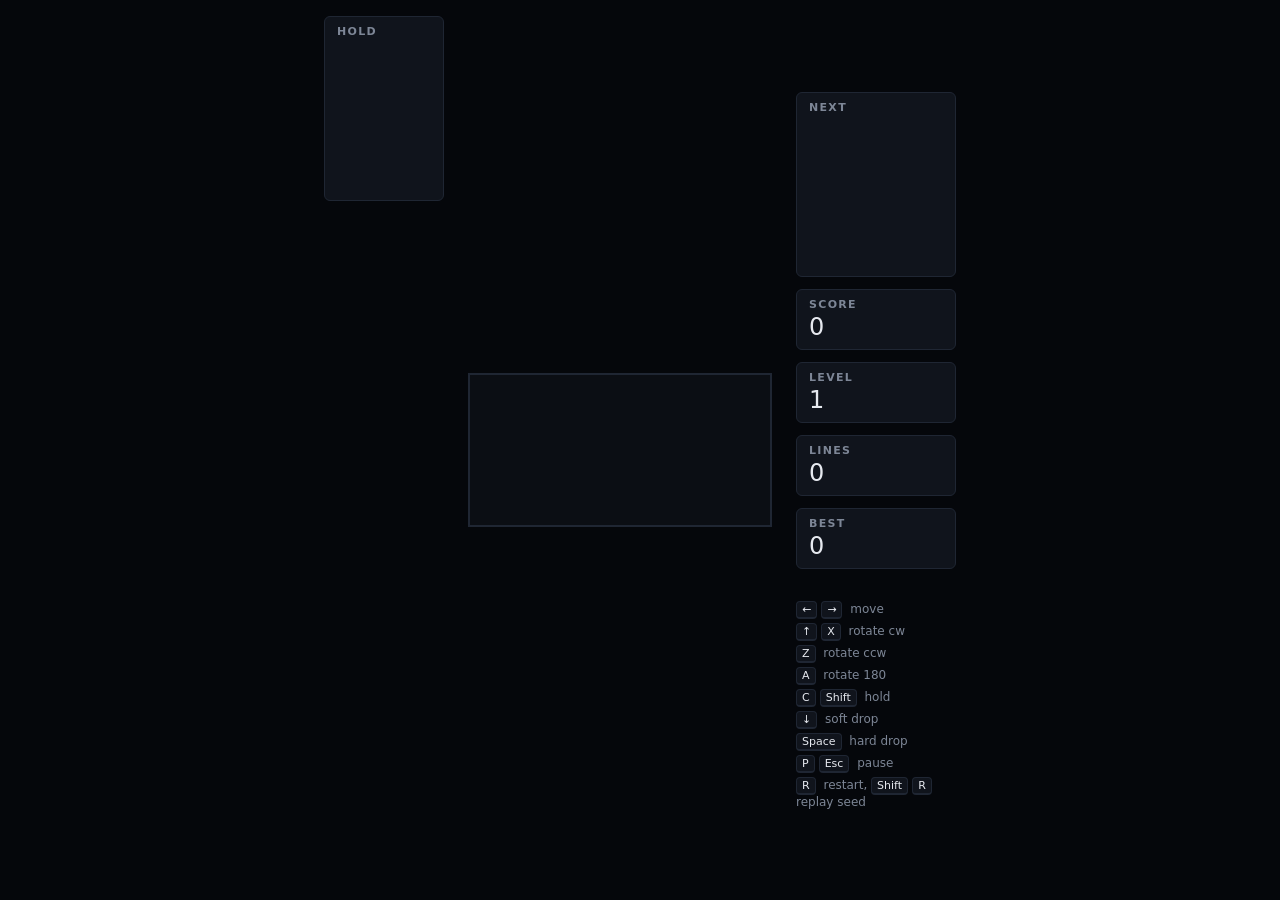
==== index.html @ 449134c4 "Round 2: seeded replayable bag, best score, hard-drop trail, DAS through the flash, ARR 0 The arena " ====
<!doctype html>
<html lang="en">
<head>
  <meta charset="utf-8">
  <title>Tetris — agent-8</title>
  <meta name="viewport" content="width=device-width, initial-scale=1">
  <link rel="stylesheet" href="style.css">
</head>
<body>
  <main class="arena">
    <aside class="panel side-left">
      <section class="stat"><h2>Hold</h2><canvas id="hold"></canvas></section>
    </aside>
    <div class="stage">
      <canvas id="board"></canvas>
      <div id="clear" class="clear-label"></div>
    </div>
    <aside class="panel">
      <section class="stat"><h2>Next</h2><canvas id="next"></canvas></section>
      <section class="stat"><h2>Score</h2><div id="score">0</div></section>
      <section class="stat"><h2>Level</h2><div id="level">1</div></section>
      <section class="stat"><h2>Lines</h2><div id="lines">0</div></section>
      <section class="stat"><h2>Best</h2><div id="best">0</div></section>
      <div id="seed" class="seed"></div>
      <section class="keys">
        <div><kbd>←</kbd><kbd>→</kbd> move</div>
        <div><kbd>↑</kbd><kbd>X</kbd> rotate cw</div>
        <div><kbd>Z</kbd> rotate ccw</div>
        <div><kbd>A</kbd> rotate 180</div>
        <div><kbd>C</kbd><kbd>Shift</kbd> hold</div>
        <div><kbd>↓</kbd> soft drop</div>
        <div><kbd>Space</kbd> hard drop</div>
        <div><kbd>P</kbd><kbd>Esc</kbd> pause</div>
        <div><kbd>R</kbd> restart, <kbd>Shift</kbd><kbd>R</kbd> replay seed</div>
      </section>
    </aside>
  </main>
  <script src="js/pieces.js"></script>
  <script src="js/board.js"></script>
  <script src="js/game.js"></script>
  <script src="js/render.js"></script>
  <script src="js/input.js"></script>
  <script src="js/hud.js"></script>
  <script src="js/main.js"></script>
</body>
</html>
---- style.css ----
:root {
  --bg: #05070b;
  --panel: #10141c;
  --line: #1f2633;
  --fg: #e6e9ef;
  --muted: #7d8696;
  --accent: #f2d23c;
}

* { box-sizing: border-box; }

html, body {
  margin: 0;
  height: 100%;
  background: var(--bg);
  color: var(--fg);
  font-family: system-ui, -apple-system, Segoe UI, Roboto, sans-serif;
}

.arena {
  min-height: 100%;
  display: flex;
  align-items: center;
  justify-content: center;
  gap: 24px;
  padding: 16px;
}

.stage {
  position: relative;
}

#board {
  display: block;
  border: 2px solid var(--line);
  background: #0b0e14;
}

.clear-label {
  position: absolute;
  left: 0;
  right: 0;
  top: 40%;
  text-align: center;
  font-weight: 800;
  font-size: 20px;
  letter-spacing: 0.08em;
  color: var(--accent);
  text-shadow: 0 2px 8px rgba(0,0,0,0.8);
  pointer-events: none;
}

.clear-label.pop {
  animation: pop 1.5s ease-out forwards;
}

@keyframes pop {
  0%   { transform: scale(1.35); opacity: 0; }
  12%  { transform: scale(1);    opacity: 1; }
  70%  { opacity: 1; }
  100% { transform: translateY(-16px); opacity: 0; }
}

.panel {
  width: 160px;
  display: flex;
  flex-direction: column;
  gap: 12px;
}

.stat {
  background: var(--panel);
  border: 1px solid var(--line);
  border-radius: 6px;
  padding: 8px 12px;
}

.stat h2 {
  margin: 0 0 2px;
  font-size: 11px;
  font-weight: 600;
  letter-spacing: 0.12em;
  text-transform: uppercase;
  color: var(--muted);
}

.stat div {
  font-size: 24px;
  font-variant-numeric: tabular-nums;
}

.stat canvas {
  display: block;
  margin: 4px auto 0;
}

.side-left {
  width: 120px;
  align-self: flex-start;
}

.seed {
  font-size: 11px;
  color: var(--muted);
  font-variant-numeric: tabular-nums;
  text-align: right;
}

.keys {
  margin-top: 8px;
  font-size: 12px;
  color: var(--muted);
  display: flex;
  flex-direction: column;
  gap: 4px;
}

kbd {
  display: inline-block;
  min-width: 18px;
  padding: 1px 5px;
  margin-right: 4px;
  border: 1px solid var(--line);
  border-bottom-width: 2px;
  border-radius: 4px;
  background: var(--panel);
  color: var(--fg);
  font-family: inherit;
  font-size: 11px;
  text-align: center;
}
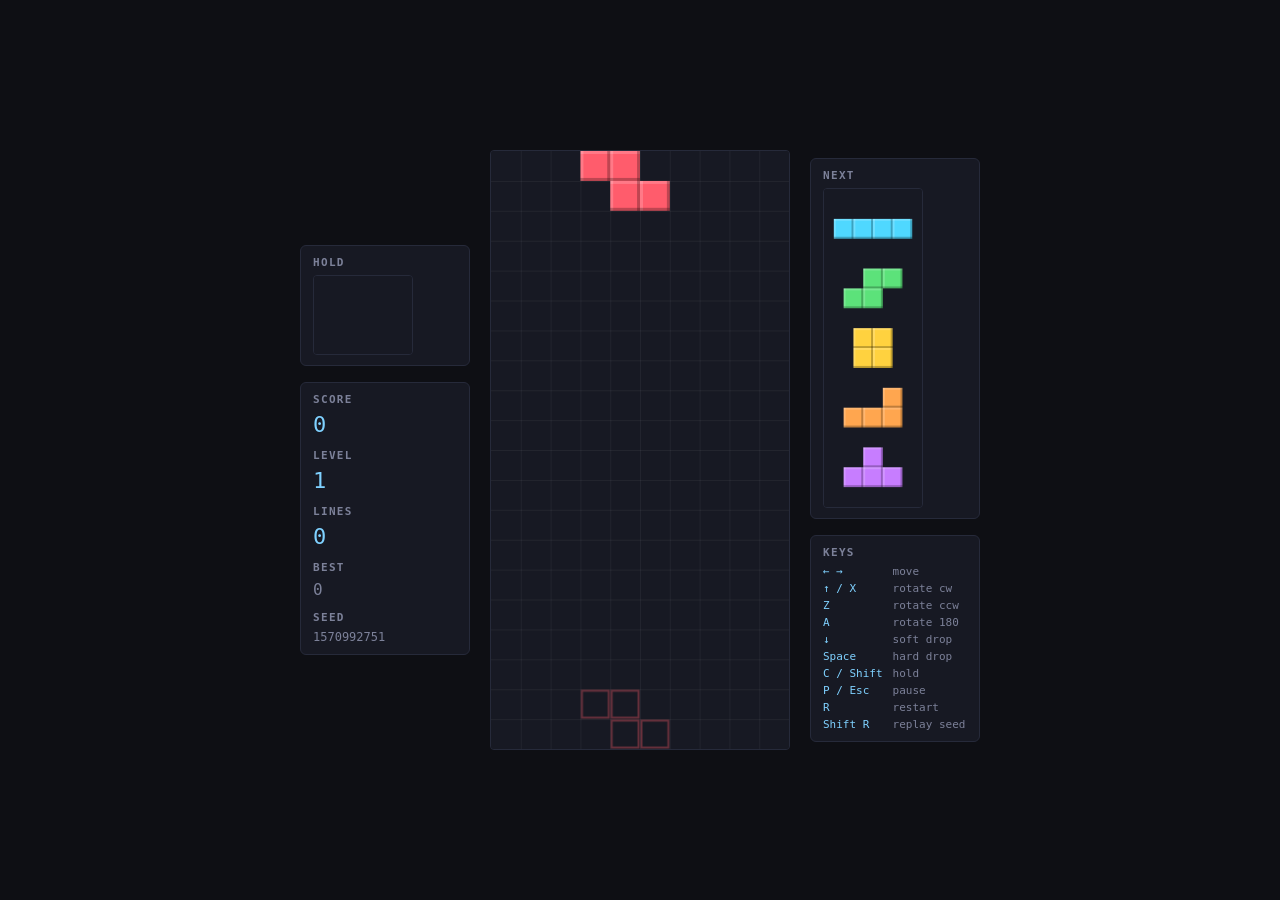
==== commit 17d5ef28: "Round 2: tests in the repo, 180 rotation, seeded replayable bag, hard-drop trail The tests move from" ====
--- a/index.html
+++ b/index.html
@@ -1,46 +1,57 @@
-<!doctype html>
+<!DOCTYPE html>
 <html lang="en">
 <head>
-  <meta charset="utf-8">
-  <title>Tetris — agent-8</title>
-  <meta name="viewport" content="width=device-width, initial-scale=1">
-  <link rel="stylesheet" href="style.css">
+<meta charset="utf-8">
+<meta name="viewport" content="width=device-width, initial-scale=1">
+<title>Tetris — agent-10</title>
+<link rel="stylesheet" href="style.css">
 </head>
 <body>
-  <main class="arena">
-    <aside class="panel side-left">
-      <section class="stat"><h2>Hold</h2><canvas id="hold"></canvas></section>
-    </aside>
-    <div class="stage">
-      <canvas id="board"></canvas>
-      <div id="clear" class="clear-label"></div>
+<main class="arena">
+  <aside class="panel left">
+    <section class="box">
+      <h2>Hold</h2>
+      <canvas id="hold" width="120" height="120"></canvas>
+    </section>
+    <section class="box stats">
+      <h2>Score</h2><p id="score">0</p>
+      <h2>Level</h2><p id="level">1</p>
+      <h2>Lines</h2><p id="lines">0</p>
+      <h2>Best</h2><p id="hiscore" class="dim">0</p>
+      <h2>Seed</h2><p id="seed" class="dim seed">0</p>
+    </section>
+  </aside>
+
+  <section class="board-wrap">
+    <canvas id="board" width="300" height="600"></canvas>
+    <div id="overlay" class="overlay hidden">
+      <p id="overlay-title">Paused</p>
+      <p id="overlay-sub">press P</p>
     </div>
-    <aside class="panel">
-      <section class="stat"><h2>Next</h2><canvas id="next"></canvas></section>
-      <section class="stat"><h2>Score</h2><div id="score">0</div></section>
-      <section class="stat"><h2>Level</h2><div id="level">1</div></section>
-      <section class="stat"><h2>Lines</h2><div id="lines">0</div></section>
-      <section class="stat"><h2>Best</h2><div id="best">0</div></section>
-      <div id="seed" class="seed"></div>
-      <section class="keys">
-        <div><kbd>←</kbd><kbd>→</kbd> move</div>
-        <div><kbd>↑</kbd><kbd>X</kbd> rotate cw</div>
-        <div><kbd>Z</kbd> rotate ccw</div>
-        <div><kbd>A</kbd> rotate 180</div>
-        <div><kbd>C</kbd><kbd>Shift</kbd> hold</div>
-        <div><kbd>↓</kbd> soft drop</div>
-        <div><kbd>Space</kbd> hard drop</div>
-        <div><kbd>P</kbd><kbd>Esc</kbd> pause</div>
-        <div><kbd>R</kbd> restart, <kbd>Shift</kbd><kbd>R</kbd> replay seed</div>
-      </section>
-    </aside>
-  </main>
-  <script src="js/pieces.js"></script>
-  <script src="js/board.js"></script>
-  <script src="js/game.js"></script>
-  <script src="js/render.js"></script>
-  <script src="js/input.js"></script>
-  <script src="js/hud.js"></script>
-  <script src="js/main.js"></script>
+  </section>
+
+  <aside class="panel right">
+    <section class="box">
+      <h2>Next</h2>
+      <canvas id="next" width="120" height="360"></canvas>
+    </section>
+    <section class="box keys">
+      <h2>Keys</h2>
+      <dl>
+        <dt>← →</dt><dd>move</dd>
+        <dt>↑ / X</dt><dd>rotate cw</dd>
+        <dt>Z</dt><dd>rotate ccw</dd>
+        <dt>A</dt><dd>rotate 180</dd>
+        <dt>↓</dt><dd>soft drop</dd>
+        <dt>Space</dt><dd>hard drop</dd>
+        <dt>C / Shift</dt><dd>hold</dd>
+        <dt>P / Esc</dt><dd>pause</dd>
+        <dt>R</dt><dd>restart</dd>
+        <dt>Shift R</dt><dd>replay seed</dd>
+      </dl>
+    </section>
+  </aside>
+</main>
+<script src="game.js"></script>
 </body>
 </html>
--- a/style.css
+++ b/style.css
@@ -1,10 +1,10 @@
 :root {
-  --bg: #05070b;
-  --panel: #10141c;
-  --line: #1f2633;
-  --fg: #e6e9ef;
-  --muted: #7d8696;
-  --accent: #f2d23c;
+  --bg: #0e0f14;
+  --panel: #171923;
+  --line: #262a3a;
+  --text: #d8dbe6;
+  --muted: #7c8199;
+  --accent: #7fd1ff;
 }
 
 * { box-sizing: border-box; }
@@ -13,8 +13,8 @@
   margin: 0;
   height: 100%;
   background: var(--bg);
-  color: var(--fg);
-  font-family: system-ui, -apple-system, Segoe UI, Roboto, sans-serif;
+  color: var(--text);
+  font-family: ui-monospace, "SF Mono", Menlo, Consolas, monospace;
 }
 
 .arena {
@@ -22,61 +22,26 @@
   display: flex;
   align-items: center;
   justify-content: center;
-  gap: 24px;
-  padding: 16px;
-}
-
-.stage {
-  position: relative;
-}
-
-#board {
-  display: block;
-  border: 2px solid var(--line);
-  background: #0b0e14;
-}
-
-.clear-label {
-  position: absolute;
-  left: 0;
-  right: 0;
-  top: 40%;
-  text-align: center;
-  font-weight: 800;
-  font-size: 20px;
-  letter-spacing: 0.08em;
-  color: var(--accent);
-  text-shadow: 0 2px 8px rgba(0,0,0,0.8);
-  pointer-events: none;
-}
-
-.clear-label.pop {
-  animation: pop 1.5s ease-out forwards;
-}
-
-@keyframes pop {
-  0%   { transform: scale(1.35); opacity: 0; }
-  12%  { transform: scale(1);    opacity: 1; }
-  70%  { opacity: 1; }
-  100% { transform: translateY(-16px); opacity: 0; }
+  gap: 20px;
+  padding: 20px;
 }
 
 .panel {
-  width: 160px;
   display: flex;
   flex-direction: column;
-  gap: 12px;
+  gap: 16px;
+  width: 170px;
 }
 
-.stat {
+.box {
   background: var(--panel);
   border: 1px solid var(--line);
   border-radius: 6px;
-  padding: 8px 12px;
+  padding: 10px 12px;
 }
 
-.stat h2 {
-  margin: 0 0 2px;
+.box h2 {
+  margin: 0 0 6px;
   font-size: 11px;
   font-weight: 600;
   letter-spacing: 0.12em;
@@ -84,48 +49,51 @@
   color: var(--muted);
 }
 
-.stat div {
-  font-size: 24px;
-  font-variant-numeric: tabular-nums;
+.stats p {
+  margin: 0 0 12px;
+  font-size: 22px;
+  color: var(--accent);
+}
+.stats p:last-child { margin-bottom: 0; }
+.stats p.dim { color: var(--muted); font-size: 16px; }
+.stats p.seed { font-size: 12px; word-break: break-all; }
+
+.keys dl {
+  margin: 0;
+  display: grid;
+  grid-template-columns: auto 1fr;
+  gap: 4px 10px;
+  font-size: 11px;
+}
+.keys dt { color: var(--accent); white-space: nowrap; }
+.keys dd { margin: 0; color: var(--muted); }
+
+canvas {
+  display: block;
+  background: var(--panel);
+  border: 1px solid var(--line);
+  border-radius: 4px;
 }
 
-.stat canvas {
-  display: block;
-  margin: 4px auto 0;
-}
+.board-wrap { position: relative; }
 
-.side-left {
-  width: 120px;
-  align-self: flex-start;
-}
-
-.seed {
-  font-size: 11px;
-  color: var(--muted);
-  font-variant-numeric: tabular-nums;
-  text-align: right;
-}
-
-.keys {
-  margin-top: 8px;
-  font-size: 12px;
-  color: var(--muted);
+.overlay {
+  position: absolute;
+  inset: 0;
   display: flex;
   flex-direction: column;
-  gap: 4px;
-}
-
-kbd {
-  display: inline-block;
-  min-width: 18px;
-  padding: 1px 5px;
-  margin-right: 4px;
-  border: 1px solid var(--line);
-  border-bottom-width: 2px;
+  align-items: center;
+  justify-content: center;
+  background: rgba(14, 15, 20, 0.82);
   border-radius: 4px;
-  background: var(--panel);
-  color: var(--fg);
-  font-family: inherit;
-  font-size: 11px;
   text-align: center;
 }
+.overlay.hidden { display: none; }
+.overlay p { margin: 4px 0; }
+#overlay-title { font-size: 28px; font-weight: 700; letter-spacing: 0.08em; }
+#overlay-sub { color: var(--muted); font-size: 13px; }
+
+@media (max-width: 700px) {
+  .arena { flex-direction: column; }
+  .panel { flex-direction: row; width: auto; }
+}
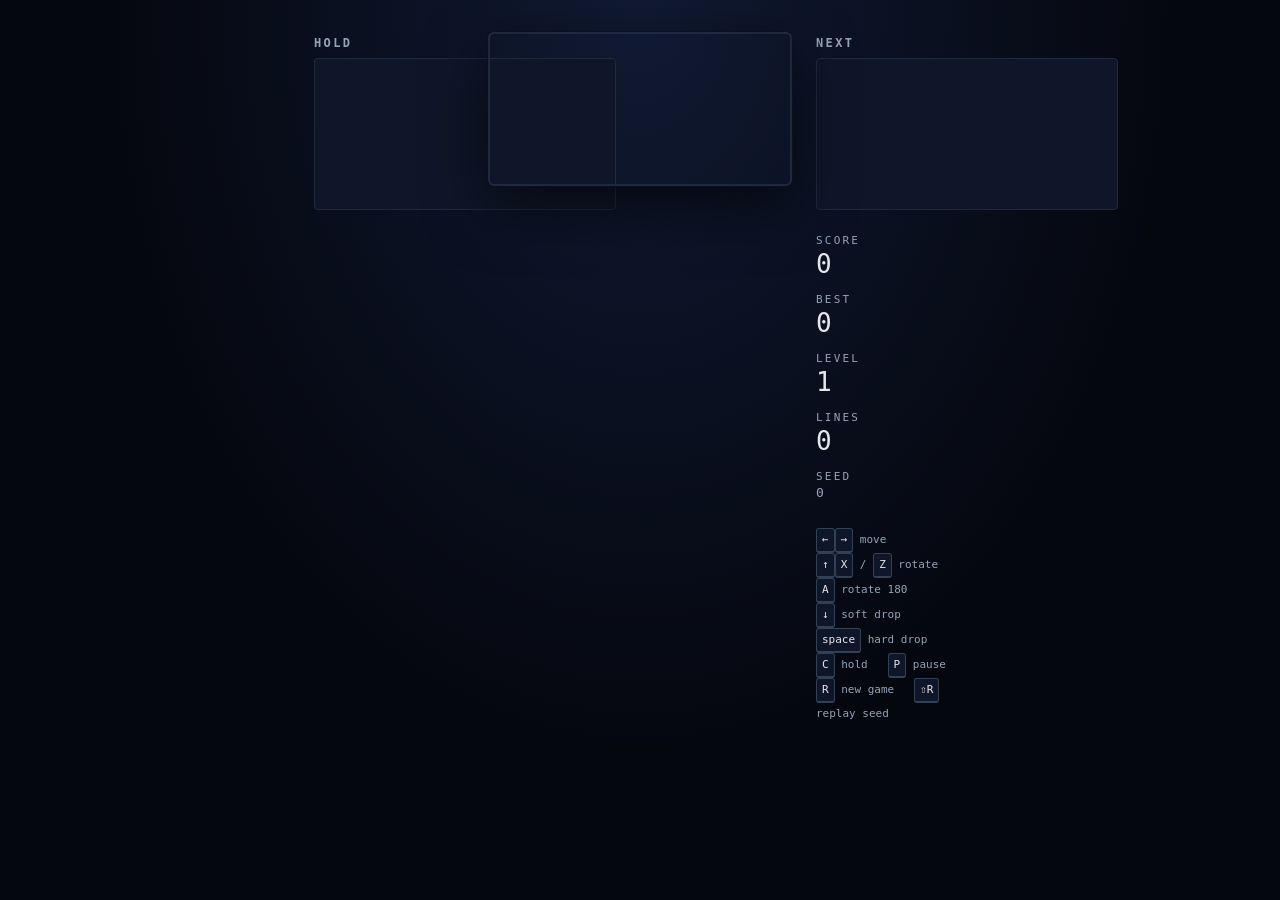
==== commit 13c307bb: "SRS+ 180 table, 180 never claims the kick-5 T-spin upgrade, seeded replay, hard-drop trail The M4 18" ====
--- a/index.html
+++ b/index.html
@@ -1,57 +1,51 @@
-<!DOCTYPE html>
+<!doctype html>
 <html lang="en">
 <head>
-<meta charset="utf-8">
-<meta name="viewport" content="width=device-width, initial-scale=1">
-<title>Tetris — agent-10</title>
-<link rel="stylesheet" href="style.css">
+  <meta charset="utf-8">
+  <title>Tetris — agent-9</title>
+  <meta name="viewport" content="width=device-width, initial-scale=1">
+  <link rel="stylesheet" href="style.css">
 </head>
 <body>
-<main class="arena">
-  <aside class="panel left">
-    <section class="box">
+  <main class="arena">
+    <aside class="panel left">
       <h2>Hold</h2>
-      <canvas id="hold" width="120" height="120"></canvas>
+      <canvas id="hold"></canvas>
+    </aside>
+    <section class="field">
+      <canvas id="board"></canvas>
+      <div id="toast" class="toast"></div>
+      <div id="overlay" class="overlay hidden">
+        <h1 id="overlay-title">Game over</h1>
+        <p id="overlay-hint">press R to restart</p>
+      </div>
     </section>
-    <section class="box stats">
-      <h2>Score</h2><p id="score">0</p>
-      <h2>Level</h2><p id="level">1</p>
-      <h2>Lines</h2><p id="lines">0</p>
-      <h2>Best</h2><p id="hiscore" class="dim">0</p>
-      <h2>Seed</h2><p id="seed" class="dim seed">0</p>
-    </section>
-  </aside>
-
-  <section class="board-wrap">
-    <canvas id="board" width="300" height="600"></canvas>
-    <div id="overlay" class="overlay hidden">
-      <p id="overlay-title">Paused</p>
-      <p id="overlay-sub">press P</p>
-    </div>
-  </section>
-
-  <aside class="panel right">
-    <section class="box">
+    <aside class="panel right">
       <h2>Next</h2>
-      <canvas id="next" width="120" height="360"></canvas>
-    </section>
-    <section class="box keys">
-      <h2>Keys</h2>
-      <dl>
-        <dt>← →</dt><dd>move</dd>
-        <dt>↑ / X</dt><dd>rotate cw</dd>
-        <dt>Z</dt><dd>rotate ccw</dd>
-        <dt>A</dt><dd>rotate 180</dd>
-        <dt>↓</dt><dd>soft drop</dd>
-        <dt>Space</dt><dd>hard drop</dd>
-        <dt>C / Shift</dt><dd>hold</dd>
-        <dt>P / Esc</dt><dd>pause</dd>
-        <dt>R</dt><dd>restart</dd>
-        <dt>Shift R</dt><dd>replay seed</dd>
+      <canvas id="next"></canvas>
+      <dl class="stats">
+        <dt>Score</dt><dd id="score">0</dd>
+        <dt>Best</dt><dd id="best">0</dd>
+        <dt>Level</dt><dd id="level">1</dd>
+        <dt>Lines</dt><dd id="lines">0</dd>
+        <dt>Seed</dt><dd id="seed" class="small">0</dd>
       </dl>
-    </section>
-  </aside>
-</main>
-<script src="game.js"></script>
+      <ul class="keys">
+        <li><kbd>&larr;</kbd><kbd>&rarr;</kbd> move</li>
+        <li><kbd>&uarr;</kbd><kbd>X</kbd> / <kbd>Z</kbd> rotate</li>
+        <li><kbd>A</kbd> rotate 180</li>
+        <li><kbd>&darr;</kbd> soft drop</li>
+        <li><kbd>space</kbd> hard drop</li>
+        <li><kbd>C</kbd> hold &nbsp; <kbd>P</kbd> pause</li>
+        <li><kbd>R</kbd> new game &nbsp; <kbd>&#8679;R</kbd> replay seed</li>
+      </ul>
+    </aside>
+  </main>
+  <script src="src/pieces.js"></script>
+  <script src="src/board.js"></script>
+  <script src="src/game.js"></script>
+  <script src="src/render.js"></script>
+  <script src="src/input.js"></script>
+  <script src="src/main.js"></script>
 </body>
 </html>
--- a/style.css
+++ b/style.css
@@ -1,10 +1,9 @@
 :root {
-  --bg: #0e0f14;
-  --panel: #171923;
-  --line: #262a3a;
-  --text: #d8dbe6;
-  --muted: #7c8199;
-  --accent: #7fd1ff;
+  --bg: #05070f;
+  --panel: #0f1629;
+  --ink: #e5e7eb;
+  --muted: #94a3b8;
+  --accent: #22d3ee;
 }
 
 * { box-sizing: border-box; }
@@ -12,70 +11,69 @@
 html, body {
   margin: 0;
   height: 100%;
-  background: var(--bg);
-  color: var(--text);
+  background: radial-gradient(ellipse at top, #101a33 0%, var(--bg) 60%);
+  color: var(--ink);
   font-family: ui-monospace, "SF Mono", Menlo, Consolas, monospace;
 }
 
 .arena {
   min-height: 100%;
   display: flex;
-  align-items: center;
+  align-items: flex-start;
   justify-content: center;
-  gap: 20px;
-  padding: 20px;
+  gap: 24px;
+  padding: 32px 16px;
+}
+
+.field {
+  position: relative;
+  border: 2px solid #1e293b;
+  border-radius: 6px;
+  box-shadow: 0 0 0 1px #0b1020, 0 20px 60px rgba(0,0,0,0.6);
+  line-height: 0;
 }
 
 .panel {
-  display: flex;
-  flex-direction: column;
-  gap: 16px;
-  width: 170px;
+  width: 150px;
+  padding-top: 4px;
 }
 
-.box {
-  background: var(--panel);
-  border: 1px solid var(--line);
-  border-radius: 6px;
-  padding: 10px 12px;
-}
-
-.box h2 {
-  margin: 0 0 6px;
-  font-size: 11px;
-  font-weight: 600;
-  letter-spacing: 0.12em;
+.panel h2 {
+  margin: 0 0 8px;
+  font-size: 12px;
+  letter-spacing: 0.2em;
   text-transform: uppercase;
   color: var(--muted);
 }
 
-.stats p {
-  margin: 0 0 12px;
-  font-size: 22px;
-  color: var(--accent);
-}
-.stats p:last-child { margin-bottom: 0; }
-.stats p.dim { color: var(--muted); font-size: 16px; }
-.stats p.seed { font-size: 12px; word-break: break-all; }
-
-.keys dl {
-  margin: 0;
-  display: grid;
-  grid-template-columns: auto 1fr;
-  gap: 4px 10px;
-  font-size: 11px;
-}
-.keys dt { color: var(--accent); white-space: nowrap; }
-.keys dd { margin: 0; color: var(--muted); }
-
-canvas {
+.panel canvas {
   display: block;
   background: var(--panel);
-  border: 1px solid var(--line);
+  border: 1px solid #1e293b;
   border-radius: 4px;
 }
 
-.board-wrap { position: relative; }
+.stats {
+  margin: 24px 0 0;
+}
+.stats dt {
+  font-size: 11px;
+  letter-spacing: 0.2em;
+  text-transform: uppercase;
+  color: var(--muted);
+  margin-top: 14px;
+}
+.stats dd {
+  margin: 2px 0 0;
+  font-size: 26px;
+  color: var(--ink);
+}
+.stats dd.small {
+  font-size: 13px;
+  color: var(--muted);
+}
+
+.hidden { display: none !important; }
 
 .overlay {
   position: absolute;
@@ -84,16 +82,57 @@
   flex-direction: column;
   align-items: center;
   justify-content: center;
-  background: rgba(14, 15, 20, 0.82);
-  border-radius: 4px;
+  background: rgba(5, 7, 15, 0.82);
+  line-height: 1.4;
   text-align: center;
 }
-.overlay.hidden { display: none; }
-.overlay p { margin: 4px 0; }
-#overlay-title { font-size: 28px; font-weight: 700; letter-spacing: 0.08em; }
-#overlay-sub { color: var(--muted); font-size: 13px; }
+.overlay h1 {
+  margin: 0;
+  font-size: 28px;
+  letter-spacing: 0.15em;
+  text-transform: uppercase;
+  color: var(--accent);
+}
+.overlay p {
+  margin: 8px 0 0;
+  color: var(--muted);
+  font-size: 13px;
+}
 
-@media (max-width: 700px) {
-  .arena { flex-direction: column; }
-  .panel { flex-direction: row; width: auto; }
+.toast {
+  position: absolute;
+  left: 0;
+  right: 0;
+  top: 38%;
+  text-align: center;
+  font-size: 15px;
+  letter-spacing: 0.18em;
+  color: #fff;
+  text-shadow: 0 0 12px var(--accent), 0 2px 4px #000;
+  line-height: 1.6;
+  pointer-events: none;
+  opacity: 0;
+  transition: opacity 120ms;
 }
+.toast.show { opacity: 1; }
+
+.keys {
+  list-style: none;
+  padding: 0;
+  margin: 28px 0 0;
+  font-size: 11px;
+  color: var(--muted);
+  line-height: 2;
+}
+kbd {
+  display: inline-block;
+  min-width: 18px;
+  padding: 0 5px;
+  border: 1px solid #334155;
+  border-bottom-width: 2px;
+  border-radius: 3px;
+  background: #0f1629;
+  color: var(--ink);
+  font: inherit;
+  text-align: center;
+}
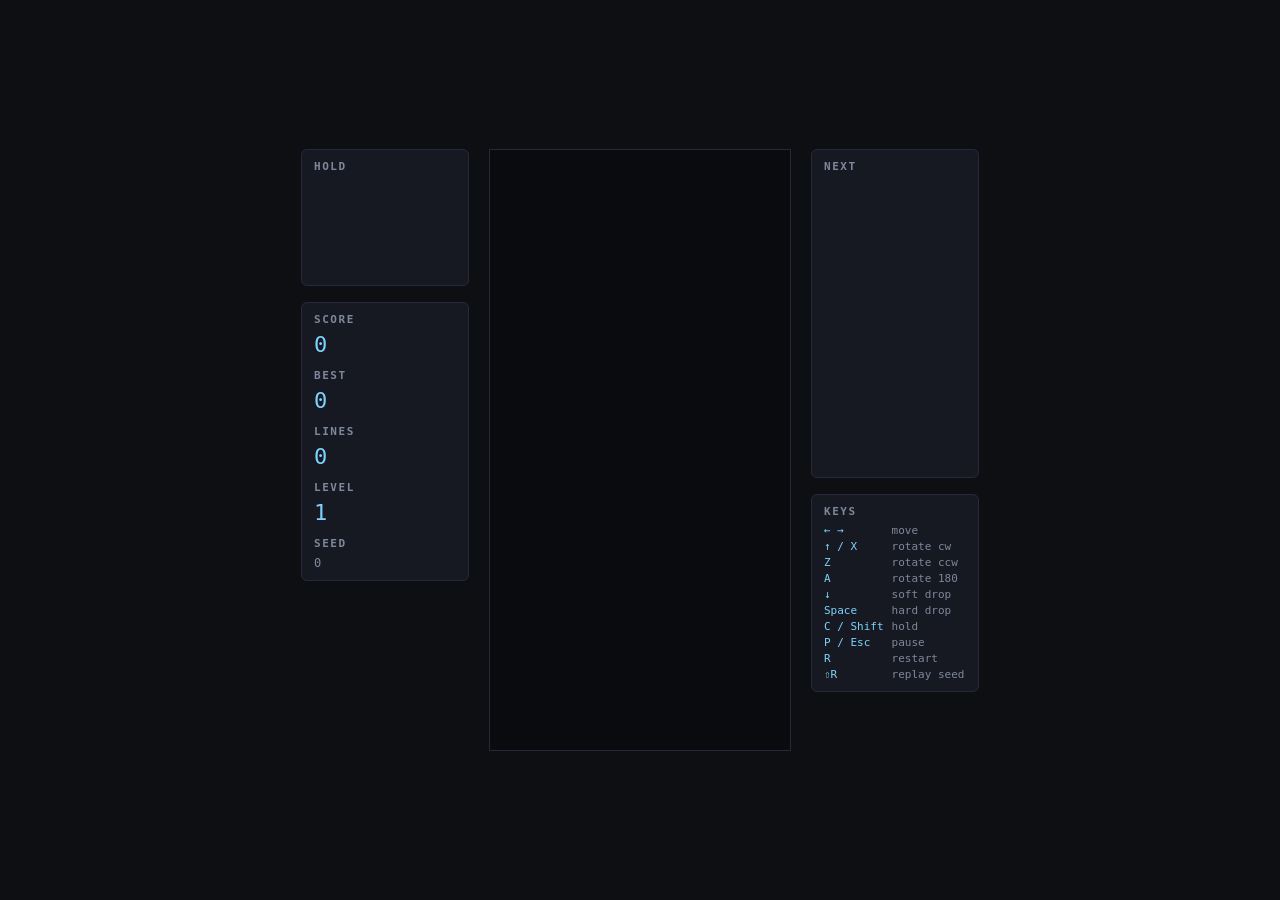
==== commit 7e938be8: "180 rotation on A, seeded replay on Shift+R, best score, change-only previews A 180 never claims the" ====
--- a/index.html
+++ b/index.html
@@ -1,51 +1,63 @@
-<!doctype html>
+<!DOCTYPE html>
 <html lang="en">
 <head>
-  <meta charset="utf-8">
-  <title>Tetris — agent-9</title>
-  <meta name="viewport" content="width=device-width, initial-scale=1">
-  <link rel="stylesheet" href="style.css">
+<meta charset="utf-8">
+<meta name="viewport" content="width=device-width, initial-scale=1">
+<title>Tetris — agent-4</title>
+<link rel="stylesheet" href="style.css">
 </head>
 <body>
-  <main class="arena">
-    <aside class="panel left">
+<main class="arena">
+  <aside class="panel left">
+    <section class="box">
       <h2>Hold</h2>
-      <canvas id="hold"></canvas>
-    </aside>
-    <section class="field">
-      <canvas id="board"></canvas>
-      <div id="toast" class="toast"></div>
-      <div id="overlay" class="overlay hidden">
-        <h1 id="overlay-title">Game over</h1>
-        <p id="overlay-hint">press R to restart</p>
-      </div>
+      <canvas id="hold" width="96" height="96"></canvas>
     </section>
-    <aside class="panel right">
+    <section class="box stats">
+      <h2>Score</h2><p id="score">0</p>
+      <h2>Best</h2><p id="best">0</p>
+      <h2>Lines</h2><p id="lines">0</p>
+      <h2>Level</h2><p id="level">1</p>
+      <h2>Seed</h2><p id="seed" class="small">0</p>
+    </section>
+  </aside>
+
+  <section class="board-wrap">
+    <canvas id="board" width="300" height="600"></canvas>
+    <div id="overlay" class="overlay hidden">
+      <p id="overlay-title"></p>
+      <p id="overlay-hint"></p>
+    </div>
+  </section>
+
+  <aside class="panel right">
+    <section class="box">
       <h2>Next</h2>
-      <canvas id="next"></canvas>
-      <dl class="stats">
-        <dt>Score</dt><dd id="score">0</dd>
-        <dt>Best</dt><dd id="best">0</dd>
-        <dt>Level</dt><dd id="level">1</dd>
-        <dt>Lines</dt><dd id="lines">0</dd>
-        <dt>Seed</dt><dd id="seed" class="small">0</dd>
+      <canvas id="next" width="96" height="288"></canvas>
+    </section>
+    <section class="box keys">
+      <h2>Keys</h2>
+      <dl>
+        <dt>&larr; &rarr;</dt><dd>move</dd>
+        <dt>&uarr; / X</dt><dd>rotate cw</dd>
+        <dt>Z</dt><dd>rotate ccw</dd>
+        <dt>A</dt><dd>rotate 180</dd>
+        <dt>&darr;</dt><dd>soft drop</dd>
+        <dt>Space</dt><dd>hard drop</dd>
+        <dt>C / Shift</dt><dd>hold</dd>
+        <dt>P / Esc</dt><dd>pause</dd>
+        <dt>R</dt><dd>restart</dd>
+        <dt>&#8679;R</dt><dd>replay seed</dd>
       </dl>
-      <ul class="keys">
-        <li><kbd>&larr;</kbd><kbd>&rarr;</kbd> move</li>
-        <li><kbd>&uarr;</kbd><kbd>X</kbd> / <kbd>Z</kbd> rotate</li>
-        <li><kbd>A</kbd> rotate 180</li>
-        <li><kbd>&darr;</kbd> soft drop</li>
-        <li><kbd>space</kbd> hard drop</li>
-        <li><kbd>C</kbd> hold &nbsp; <kbd>P</kbd> pause</li>
-        <li><kbd>R</kbd> new game &nbsp; <kbd>&#8679;R</kbd> replay seed</li>
-      </ul>
-    </aside>
-  </main>
-  <script src="src/pieces.js"></script>
-  <script src="src/board.js"></script>
-  <script src="src/game.js"></script>
-  <script src="src/render.js"></script>
-  <script src="src/input.js"></script>
-  <script src="src/main.js"></script>
+    </section>
+  </aside>
+</main>
+
+<script src="js/pieces.js"></script>
+<script src="js/board.js"></script>
+<script src="js/game.js"></script>
+<script src="js/render.js"></script>
+<script src="js/input.js"></script>
+<script src="js/main.js"></script>
 </body>
 </html>
--- a/style.css
+++ b/style.css
@@ -1,138 +1,38 @@
 :root {
-  --bg: #05070f;
-  --panel: #0f1629;
-  --ink: #e5e7eb;
-  --muted: #94a3b8;
-  --accent: #22d3ee;
+  --bg: #0e0f13;
+  --panel: #171922;
+  --line: #262a38;
+  --text: #dfe3ee;
+  --muted: #7f879c;
+  --accent: #7dd3fc;
 }
+* { box-sizing: border-box; }
+html, body { margin: 0; height: 100%; background: var(--bg); color: var(--text);
+  font-family: ui-monospace, "SF Mono", Menlo, Consolas, monospace; }
+body { display: flex; align-items: center; justify-content: center; min-height: 100vh; }
 
-* { box-sizing: border-box; }
+.arena { display: flex; gap: 20px; align-items: flex-start; padding: 16px; }
+.panel { display: flex; flex-direction: column; gap: 16px; width: 168px; }
+.box { background: var(--panel); border: 1px solid var(--line); border-radius: 6px; padding: 10px 12px; }
+.box h2 { margin: 0 0 6px; font-size: 11px; letter-spacing: .14em; text-transform: uppercase; color: var(--muted); font-weight: 600; }
+.stats p { margin: 0 0 12px; font-size: 22px; color: var(--accent); }
+.stats p:last-child { margin-bottom: 0; }
+.stats p.small { font-size: 12px; color: var(--muted); }
+.keys dl { margin: 0; display: grid; grid-template-columns: auto 1fr; gap: 3px 8px; font-size: 11px; }
+.keys dt { color: var(--accent); white-space: nowrap; }
+.keys dd { margin: 0; color: var(--muted); white-space: nowrap; }
+canvas { display: block; }
+#hold, #next { margin: 0 auto; }
 
-html, body {
-  margin: 0;
-  height: 100%;
-  background: radial-gradient(ellipse at top, #101a33 0%, var(--bg) 60%);
-  color: var(--ink);
-  font-family: ui-monospace, "SF Mono", Menlo, Consolas, monospace;
+.board-wrap { position: relative; }
+#board { border: 1px solid var(--line); background: #0a0b0f; }
+.overlay { position: absolute; inset: 1px; display: flex; flex-direction: column; align-items: center;
+  justify-content: center; background: rgba(10, 11, 15, .82); text-align: center; }
+.overlay.hidden { display: none; }
+#overlay-title { margin: 0; font-size: 28px; letter-spacing: .1em; color: var(--accent); }
+#overlay-hint { margin: 8px 0 0; font-size: 12px; color: var(--muted); }
+
+@media (max-width: 640px) {
+  .arena { flex-direction: column; align-items: center; }
+  .panel { flex-direction: row; width: auto; }
 }
-
-.arena {
-  min-height: 100%;
-  display: flex;
-  align-items: flex-start;
-  justify-content: center;
-  gap: 24px;
-  padding: 32px 16px;
-}
-
-.field {
-  position: relative;
-  border: 2px solid #1e293b;
-  border-radius: 6px;
-  box-shadow: 0 0 0 1px #0b1020, 0 20px 60px rgba(0,0,0,0.6);
-  line-height: 0;
-}
-
-.panel {
-  width: 150px;
-  padding-top: 4px;
-}
-
-.panel h2 {
-  margin: 0 0 8px;
-  font-size: 12px;
-  letter-spacing: 0.2em;
-  text-transform: uppercase;
-  color: var(--muted);
-}
-
-.panel canvas {
-  display: block;
-  background: var(--panel);
-  border: 1px solid #1e293b;
-  border-radius: 4px;
-}
-
-.stats {
-  margin: 24px 0 0;
-}
-.stats dt {
-  font-size: 11px;
-  letter-spacing: 0.2em;
-  text-transform: uppercase;
-  color: var(--muted);
-  margin-top: 14px;
-}
-.stats dd {
-  margin: 2px 0 0;
-  font-size: 26px;
-  color: var(--ink);
-}
-.stats dd.small {
-  font-size: 13px;
-  color: var(--muted);
-}
-
-.hidden { display: none !important; }
-
-.overlay {
-  position: absolute;
-  inset: 0;
-  display: flex;
-  flex-direction: column;
-  align-items: center;
-  justify-content: center;
-  background: rgba(5, 7, 15, 0.82);
-  line-height: 1.4;
-  text-align: center;
-}
-.overlay h1 {
-  margin: 0;
-  font-size: 28px;
-  letter-spacing: 0.15em;
-  text-transform: uppercase;
-  color: var(--accent);
-}
-.overlay p {
-  margin: 8px 0 0;
-  color: var(--muted);
-  font-size: 13px;
-}
-
-.toast {
-  position: absolute;
-  left: 0;
-  right: 0;
-  top: 38%;
-  text-align: center;
-  font-size: 15px;
-  letter-spacing: 0.18em;
-  color: #fff;
-  text-shadow: 0 0 12px var(--accent), 0 2px 4px #000;
-  line-height: 1.6;
-  pointer-events: none;
-  opacity: 0;
-  transition: opacity 120ms;
-}
-.toast.show { opacity: 1; }
-
-.keys {
-  list-style: none;
-  padding: 0;
-  margin: 28px 0 0;
-  font-size: 11px;
-  color: var(--muted);
-  line-height: 2;
-}
-kbd {
-  display: inline-block;
-  min-width: 18px;
-  padding: 0 5px;
-  border: 1px solid #334155;
-  border-bottom-width: 2px;
-  border-radius: 3px;
-  background: #0f1629;
-  color: var(--ink);
-  font: inherit;
-  text-align: center;
-}
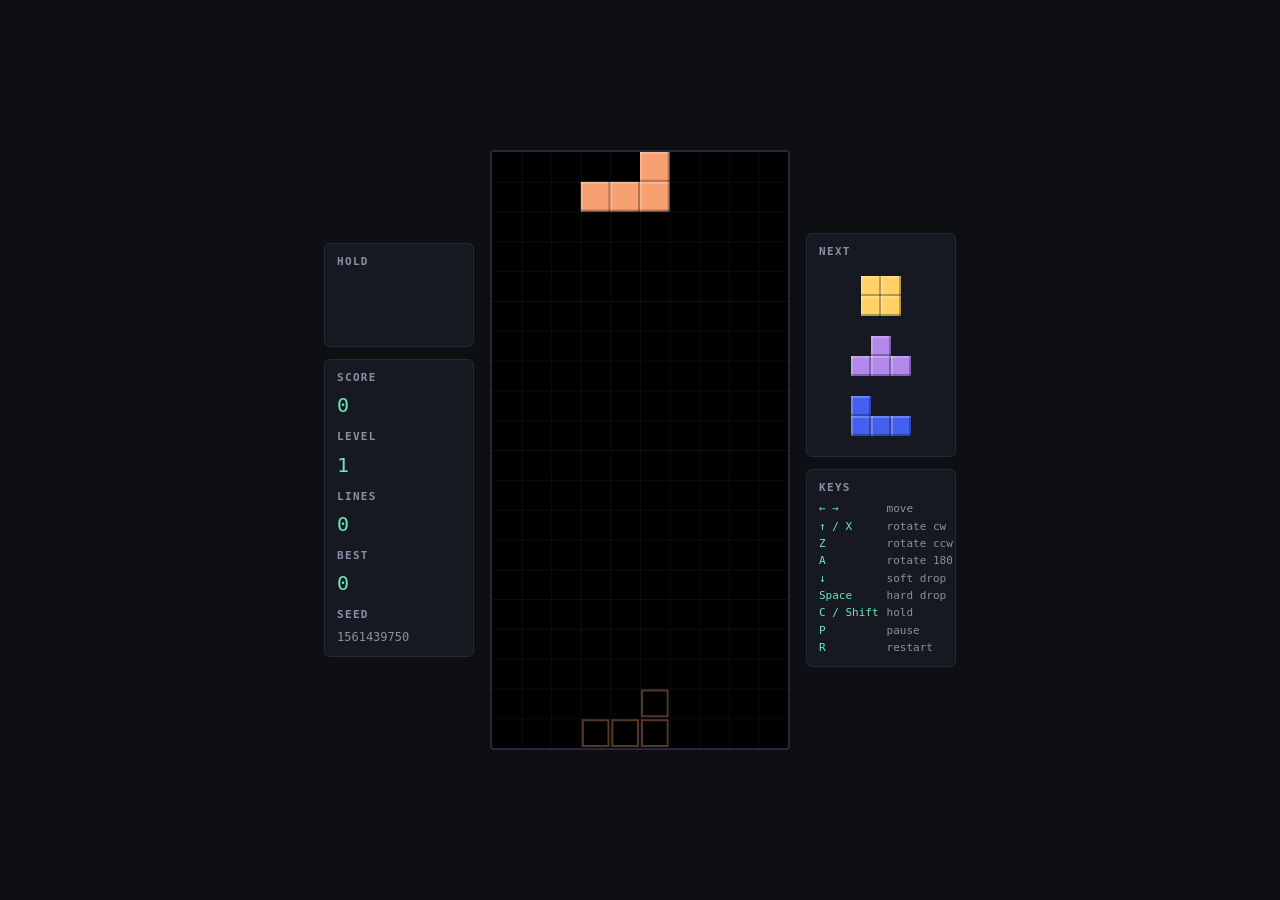
==== commit 55d46916: "Round 3: seeded replayable bag, best score, 180-degree rotation, hard-drop trail The seed is in the " ====
--- a/index.html
+++ b/index.html
@@ -1,63 +1,62 @@
 <!DOCTYPE html>
 <html lang="en">
 <head>
-<meta charset="utf-8">
-<meta name="viewport" content="width=device-width, initial-scale=1">
-<title>Tetris — agent-4</title>
-<link rel="stylesheet" href="style.css">
+  <meta charset="utf-8">
+  <meta name="viewport" content="width=device-width, initial-scale=1">
+  <title>Tetris — agent-3</title>
+  <link rel="stylesheet" href="style.css">
 </head>
 <body>
-<main class="arena">
-  <aside class="panel left">
-    <section class="box">
-      <h2>Hold</h2>
-      <canvas id="hold" width="96" height="96"></canvas>
+  <main class="arena">
+    <aside class="panel left">
+      <section class="box">
+        <h2>Hold</h2>
+        <canvas id="hold" width="96" height="96"></canvas>
+      </section>
+      <section class="box stats">
+        <h2>Score</h2>
+        <output id="score">0</output>
+        <h2>Level</h2>
+        <output id="level">1</output>
+        <h2>Lines</h2>
+        <output id="lines">0</output>
+        <h2>Best</h2>
+        <output id="best">0</output>
+        <h2>Seed</h2>
+        <output id="seed" class="small">0</output>
+      </section>
+    </aside>
+
+    <section class="field">
+      <canvas id="board" width="300" height="600"></canvas>
+      <p id="toast" class="toast"></p>
+      <div id="overlay" class="overlay hidden">
+        <p id="overlay-title">Paused</p>
+        <p id="overlay-hint">press P to resume</p>
+      </div>
     </section>
-    <section class="box stats">
-      <h2>Score</h2><p id="score">0</p>
-      <h2>Best</h2><p id="best">0</p>
-      <h2>Lines</h2><p id="lines">0</p>
-      <h2>Level</h2><p id="level">1</p>
-      <h2>Seed</h2><p id="seed" class="small">0</p>
-    </section>
-  </aside>
 
-  <section class="board-wrap">
-    <canvas id="board" width="300" height="600"></canvas>
-    <div id="overlay" class="overlay hidden">
-      <p id="overlay-title"></p>
-      <p id="overlay-hint"></p>
-    </div>
-  </section>
-
-  <aside class="panel right">
-    <section class="box">
-      <h2>Next</h2>
-      <canvas id="next" width="96" height="288"></canvas>
-    </section>
-    <section class="box keys">
-      <h2>Keys</h2>
-      <dl>
-        <dt>&larr; &rarr;</dt><dd>move</dd>
-        <dt>&uarr; / X</dt><dd>rotate cw</dd>
-        <dt>Z</dt><dd>rotate ccw</dd>
-        <dt>A</dt><dd>rotate 180</dd>
-        <dt>&darr;</dt><dd>soft drop</dd>
-        <dt>Space</dt><dd>hard drop</dd>
-        <dt>C / Shift</dt><dd>hold</dd>
-        <dt>P / Esc</dt><dd>pause</dd>
-        <dt>R</dt><dd>restart</dd>
-        <dt>&#8679;R</dt><dd>replay seed</dd>
-      </dl>
-    </section>
-  </aside>
-</main>
-
-<script src="js/pieces.js"></script>
-<script src="js/board.js"></script>
-<script src="js/game.js"></script>
-<script src="js/render.js"></script>
-<script src="js/input.js"></script>
-<script src="js/main.js"></script>
+    <aside class="panel right">
+      <section class="box">
+        <h2>Next</h2>
+        <canvas id="next" width="96" height="288"></canvas>
+      </section>
+      <section class="box keys">
+        <h2>Keys</h2>
+        <dl>
+          <dt>← →</dt><dd>move</dd>
+          <dt>↑ / X</dt><dd>rotate cw</dd>
+          <dt>Z</dt><dd>rotate ccw</dd>
+          <dt>A</dt><dd>rotate 180</dd>
+          <dt>↓</dt><dd>soft drop</dd>
+          <dt>Space</dt><dd>hard drop</dd>
+          <dt>C / Shift</dt><dd>hold</dd>
+          <dt>P</dt><dd>pause</dd>
+          <dt>R</dt><dd>restart</dd>
+        </dl>
+      </section>
+    </aside>
+  </main>
+  <script src="tetris.js"></script>
 </body>
 </html>
--- a/style.css
+++ b/style.css
@@ -2,37 +2,114 @@
   --bg: #0e0f13;
   --panel: #171922;
   --line: #262a38;
-  --text: #dfe3ee;
-  --muted: #7f879c;
-  --accent: #7dd3fc;
+  --ink: #e8e9f0;
+  --dim: #8a8fa3;
+  --accent: #6ee7b7;
 }
+
 * { box-sizing: border-box; }
-html, body { margin: 0; height: 100%; background: var(--bg); color: var(--text);
-  font-family: ui-monospace, "SF Mono", Menlo, Consolas, monospace; }
-body { display: flex; align-items: center; justify-content: center; min-height: 100vh; }
 
-.arena { display: flex; gap: 20px; align-items: flex-start; padding: 16px; }
-.panel { display: flex; flex-direction: column; gap: 16px; width: 168px; }
-.box { background: var(--panel); border: 1px solid var(--line); border-radius: 6px; padding: 10px 12px; }
-.box h2 { margin: 0 0 6px; font-size: 11px; letter-spacing: .14em; text-transform: uppercase; color: var(--muted); font-weight: 600; }
-.stats p { margin: 0 0 12px; font-size: 22px; color: var(--accent); }
-.stats p:last-child { margin-bottom: 0; }
-.stats p.small { font-size: 12px; color: var(--muted); }
-.keys dl { margin: 0; display: grid; grid-template-columns: auto 1fr; gap: 3px 8px; font-size: 11px; }
+html, body {
+  margin: 0;
+  height: 100%;
+  background: var(--bg);
+  color: var(--ink);
+  font: 14px/1.4 ui-monospace, "SF Mono", Menlo, Consolas, monospace;
+}
+
+.arena {
+  min-height: 100%;
+  display: flex;
+  align-items: center;
+  justify-content: center;
+  gap: 16px;
+  padding: 16px;
+}
+
+.panel {
+  width: 150px;
+  display: flex;
+  flex-direction: column;
+  gap: 12px;
+}
+
+.box {
+  background: var(--panel);
+  border: 1px solid var(--line);
+  border-radius: 6px;
+  padding: 10px 12px;
+}
+
+.box h2 {
+  margin: 0 0 6px;
+  font-size: 11px;
+  font-weight: 600;
+  letter-spacing: .12em;
+  text-transform: uppercase;
+  color: var(--dim);
+}
+
+.box canvas { display: block; margin: 0 auto; }
+
+.stats output {
+  display: block;
+  font-size: 20px;
+  margin-bottom: 10px;
+  color: var(--accent);
+}
+.stats output:last-child { margin-bottom: 0; }
+.stats output.small { font-size: 12px; color: var(--dim); }
+
+.keys dl { margin: 0; display: grid; grid-template-columns: auto 1fr; gap: 2px 8px; font-size: 11px; }
 .keys dt { color: var(--accent); white-space: nowrap; }
-.keys dd { margin: 0; color: var(--muted); white-space: nowrap; }
-canvas { display: block; }
-#hold, #next { margin: 0 auto; }
+.keys dd { margin: 0; color: var(--dim); white-space: nowrap; }
 
-.board-wrap { position: relative; }
-#board { border: 1px solid var(--line); background: #0a0b0f; }
-.overlay { position: absolute; inset: 1px; display: flex; flex-direction: column; align-items: center;
-  justify-content: center; background: rgba(10, 11, 15, .82); text-align: center; }
+.field { position: relative; }
+
+#board {
+  display: block;
+  background: #000;
+  border: 2px solid var(--line);
+  border-radius: 4px;
+}
+
+.toast {
+  position: absolute;
+  left: 0; right: 0; top: 28%;
+  margin: 0;
+  text-align: center;
+  font-size: 15px;
+  font-weight: 700;
+  letter-spacing: .08em;
+  color: #fff;
+  text-shadow: 0 0 8px rgba(0,0,0,.9), 0 0 2px #000;
+  opacity: 0;
+  pointer-events: none;
+}
+.toast.show { animation: toast 1.4s ease-out forwards; }
+@keyframes toast {
+  0%   { opacity: 0; transform: translateY(6px) scale(.96); }
+  12%  { opacity: 1; transform: translateY(0) scale(1); }
+  70%  { opacity: 1; }
+  100% { opacity: 0; transform: translateY(-14px); }
+}
+
+.overlay {
+  position: absolute;
+  inset: 0;
+  display: flex;
+  flex-direction: column;
+  align-items: center;
+  justify-content: center;
+  background: rgba(14, 15, 19, .82);
+  text-align: center;
+}
 .overlay.hidden { display: none; }
-#overlay-title { margin: 0; font-size: 28px; letter-spacing: .1em; color: var(--accent); }
-#overlay-hint { margin: 8px 0 0; font-size: 12px; color: var(--muted); }
+.overlay p { margin: 4px 0; }
+#overlay-title { font-size: 24px; font-weight: 700; }
+#overlay-hint { color: var(--dim); }
 
-@media (max-width: 640px) {
-  .arena { flex-direction: column; align-items: center; }
+@media (max-width: 620px) {
+  .arena { flex-wrap: wrap; }
   .panel { flex-direction: row; width: auto; }
 }
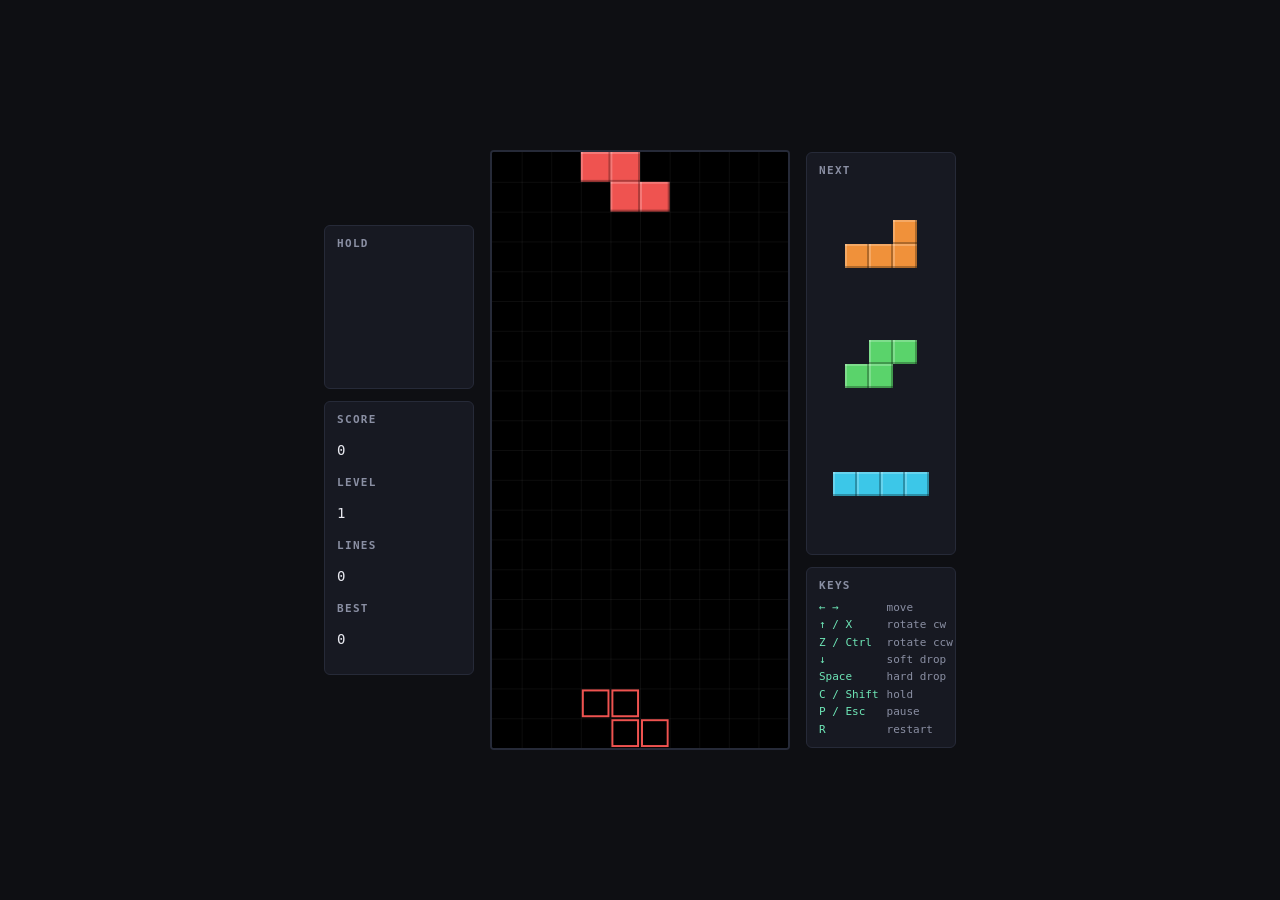
==== commit 06eeebb0: "Solid ceiling with 4 hidden rows, held-direction stack, toasts, drop trail, best score The correctne" ====
--- a/index.html
+++ b/index.html
@@ -1,62 +1,54 @@
-<!DOCTYPE html>
+<!doctype html>
 <html lang="en">
 <head>
-  <meta charset="utf-8">
-  <meta name="viewport" content="width=device-width, initial-scale=1">
-  <title>Tetris — agent-3</title>
-  <link rel="stylesheet" href="style.css">
+<meta charset="utf-8">
+<meta name="viewport" content="width=device-width, initial-scale=1">
+<title>Tetris — agent-5</title>
+<link rel="stylesheet" href="style.css">
 </head>
 <body>
-  <main class="arena">
-    <aside class="panel left">
-      <section class="box">
-        <h2>Hold</h2>
-        <canvas id="hold" width="96" height="96"></canvas>
-      </section>
-      <section class="box stats">
-        <h2>Score</h2>
-        <output id="score">0</output>
-        <h2>Level</h2>
-        <output id="level">1</output>
-        <h2>Lines</h2>
-        <output id="lines">0</output>
-        <h2>Best</h2>
-        <output id="best">0</output>
-        <h2>Seed</h2>
-        <output id="seed" class="small">0</output>
-      </section>
-    </aside>
+<main class="arena">
+  <aside class="panel left">
+    <section class="box">
+      <h2>Hold</h2>
+      <canvas id="hold" width="120" height="120"></canvas>
+    </section>
+    <section class="box stats">
+      <h2>Score</h2><p id="score">0</p>
+      <h2>Level</h2><p id="level">1</p>
+      <h2>Lines</h2><p id="lines">0</p>
+      <h2>Best</h2><p id="best">0</p>
+    </section>
+  </aside>
 
-    <section class="field">
-      <canvas id="board" width="300" height="600"></canvas>
-      <p id="toast" class="toast"></p>
-      <div id="overlay" class="overlay hidden">
-        <p id="overlay-title">Paused</p>
-        <p id="overlay-hint">press P to resume</p>
-      </div>
+  <section class="board-wrap">
+    <canvas id="board" width="300" height="600"></canvas>
+    <div id="overlay" class="overlay hidden">
+      <p id="overlay-title">Paused</p>
+      <p id="overlay-sub">press P to resume</p>
+    </div>
+  </section>
+
+  <aside class="panel right">
+    <section class="box">
+      <h2>Next</h2>
+      <canvas id="next" width="120" height="360"></canvas>
     </section>
-
-    <aside class="panel right">
-      <section class="box">
-        <h2>Next</h2>
-        <canvas id="next" width="96" height="288"></canvas>
-      </section>
-      <section class="box keys">
-        <h2>Keys</h2>
-        <dl>
-          <dt>← →</dt><dd>move</dd>
-          <dt>↑ / X</dt><dd>rotate cw</dd>
-          <dt>Z</dt><dd>rotate ccw</dd>
-          <dt>A</dt><dd>rotate 180</dd>
-          <dt>↓</dt><dd>soft drop</dd>
-          <dt>Space</dt><dd>hard drop</dd>
-          <dt>C / Shift</dt><dd>hold</dd>
-          <dt>P</dt><dd>pause</dd>
-          <dt>R</dt><dd>restart</dd>
-        </dl>
-      </section>
-    </aside>
-  </main>
-  <script src="tetris.js"></script>
+    <section class="box keys">
+      <h2>Keys</h2>
+      <dl>
+        <dt>← →</dt><dd>move</dd>
+        <dt>↑ / X</dt><dd>rotate cw</dd>
+        <dt>Z / Ctrl</dt><dd>rotate ccw</dd>
+        <dt>↓</dt><dd>soft drop</dd>
+        <dt>Space</dt><dd>hard drop</dd>
+        <dt>C / Shift</dt><dd>hold</dd>
+        <dt>P / Esc</dt><dd>pause</dd>
+        <dt>R</dt><dd>restart</dd>
+      </dl>
+    </section>
+  </aside>
+</main>
+<script src="tetris.js"></script>
 </body>
 </html>
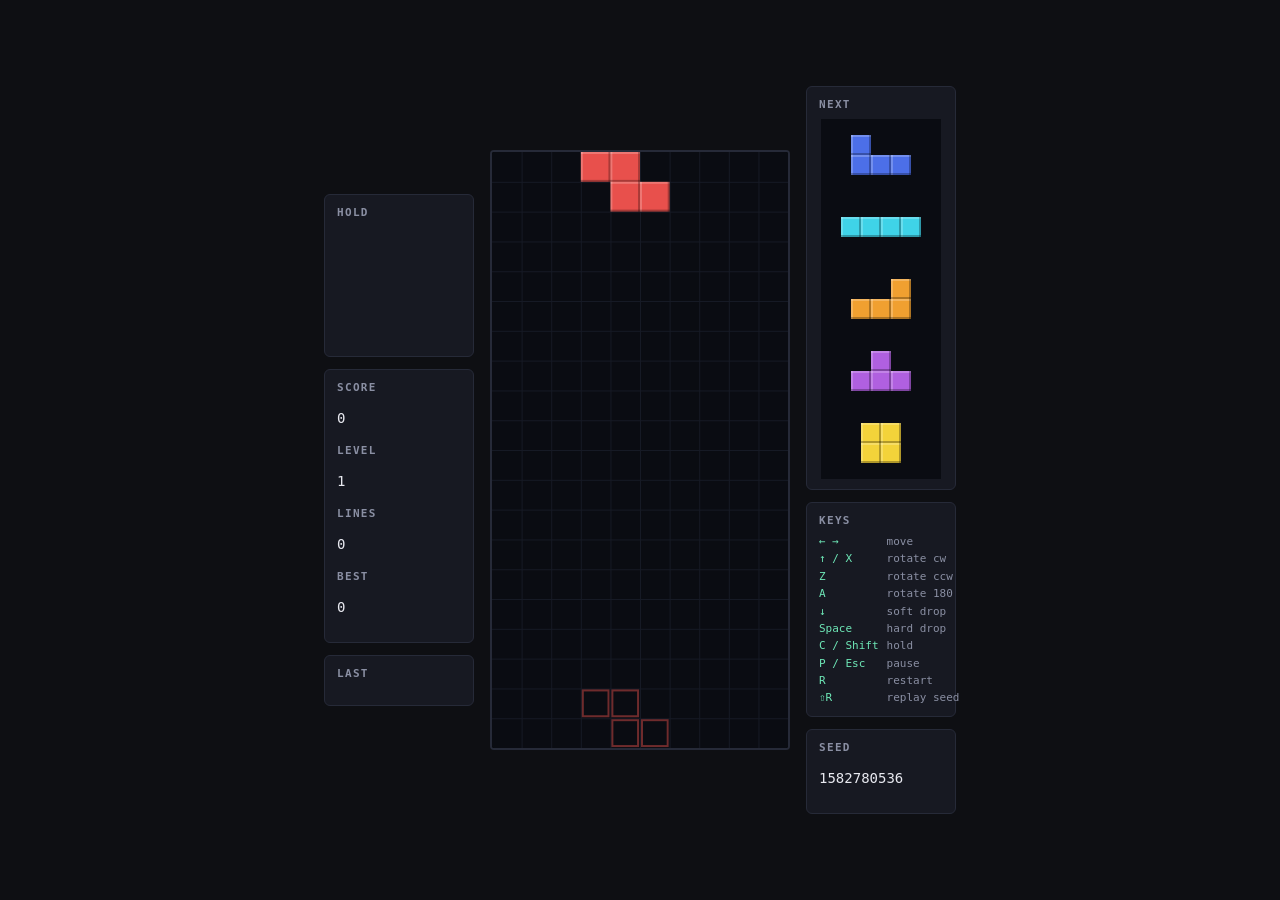
==== commit 793222d4: "Round 2: 180 rotation, on-board toasts, best score, DPR-crisp canvases; correct the trail credit The" ====
--- a/index.html
+++ b/index.html
@@ -1,31 +1,39 @@
-<!doctype html>
+<!DOCTYPE html>
 <html lang="en">
 <head>
 <meta charset="utf-8">
+<title>Tetris — agent-7</title>
 <meta name="viewport" content="width=device-width, initial-scale=1">
-<title>Tetris — agent-5</title>
 <link rel="stylesheet" href="style.css">
 </head>
 <body>
 <main class="arena">
   <aside class="panel left">
-    <section class="box">
+    <section class="box" id="hold-box">
       <h2>Hold</h2>
       <canvas id="hold" width="120" height="120"></canvas>
     </section>
     <section class="box stats">
-      <h2>Score</h2><p id="score">0</p>
-      <h2>Level</h2><p id="level">1</p>
-      <h2>Lines</h2><p id="lines">0</p>
-      <h2>Best</h2><p id="best">0</p>
+      <h2>Score</h2>
+      <p id="score">0</p>
+      <h2>Level</h2>
+      <p id="level">1</p>
+      <h2>Lines</h2>
+      <p id="lines">0</p>
+      <h2>Best</h2>
+      <p id="best">0</p>
+    </section>
+    <section class="box">
+      <h2>Last</h2>
+      <p id="clear" class="clear"></p>
     </section>
   </aside>
 
   <section class="board-wrap">
     <canvas id="board" width="300" height="600"></canvas>
     <div id="overlay" class="overlay hidden">
-      <p id="overlay-title">Paused</p>
-      <p id="overlay-sub">press P to resume</p>
+      <p id="overlay-title"></p>
+      <p id="overlay-hint"></p>
     </div>
   </section>
 
@@ -39,16 +47,28 @@
       <dl>
         <dt>← →</dt><dd>move</dd>
         <dt>↑ / X</dt><dd>rotate cw</dd>
-        <dt>Z / Ctrl</dt><dd>rotate ccw</dd>
+        <dt>Z</dt><dd>rotate ccw</dd>
+        <dt>A</dt><dd>rotate 180</dd>
         <dt>↓</dt><dd>soft drop</dd>
         <dt>Space</dt><dd>hard drop</dd>
         <dt>C / Shift</dt><dd>hold</dd>
         <dt>P / Esc</dt><dd>pause</dd>
         <dt>R</dt><dd>restart</dd>
+        <dt>⇧R</dt><dd>replay seed</dd>
       </dl>
+    </section>
+    <section class="box">
+      <h2>Seed</h2>
+      <p id="seed" class="seed"></p>
     </section>
   </aside>
 </main>
-<script src="tetris.js"></script>
+
+<script src="js/pieces.js"></script>
+<script src="js/board.js"></script>
+<script src="js/game.js"></script>
+<script src="js/render.js"></script>
+<script src="js/input.js"></script>
+<script src="js/main.js"></script>
 </body>
 </html>
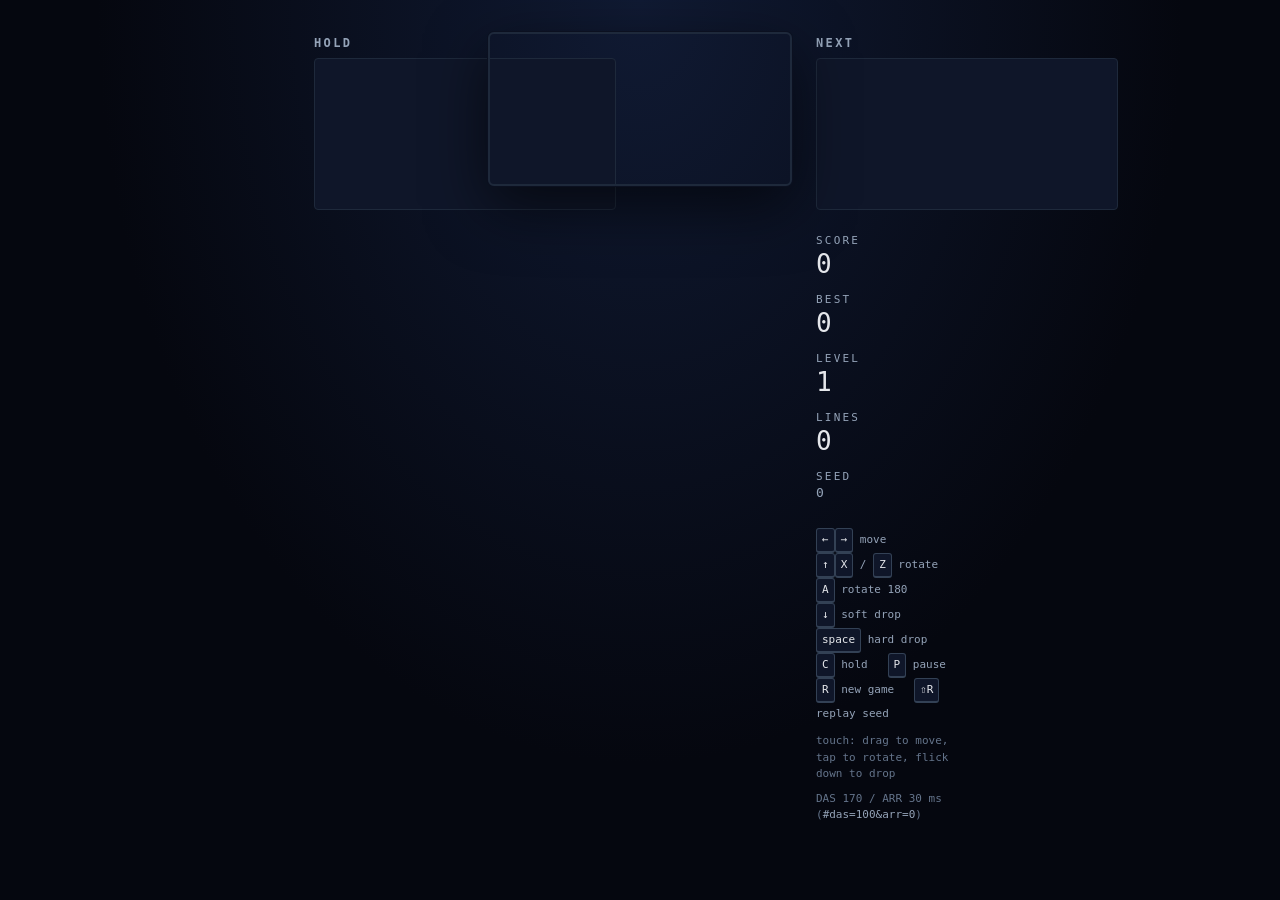
==== commit a4d6c60f: "Tunable DAS/ARR with ARR 0, touch controls, exact I 180 check DAS and ARR come from the URL hash (#d" ====
--- a/index.html
+++ b/index.html
@@ -1,74 +1,54 @@
-<!DOCTYPE html>
+<!doctype html>
 <html lang="en">
 <head>
-<meta charset="utf-8">
-<title>Tetris — agent-7</title>
-<meta name="viewport" content="width=device-width, initial-scale=1">
-<link rel="stylesheet" href="style.css">
+  <meta charset="utf-8">
+  <title>Tetris — agent-9</title>
+  <meta name="viewport" content="width=device-width, initial-scale=1">
+  <link rel="stylesheet" href="style.css">
 </head>
 <body>
-<main class="arena">
-  <aside class="panel left">
-    <section class="box" id="hold-box">
+  <main class="arena">
+    <aside class="panel left">
       <h2>Hold</h2>
-      <canvas id="hold" width="120" height="120"></canvas>
+      <canvas id="hold"></canvas>
+    </aside>
+    <section class="field">
+      <canvas id="board"></canvas>
+      <div id="toast" class="toast"></div>
+      <div id="overlay" class="overlay hidden">
+        <h1 id="overlay-title">Game over</h1>
+        <p id="overlay-hint">press R to restart</p>
+      </div>
     </section>
-    <section class="box stats">
-      <h2>Score</h2>
-      <p id="score">0</p>
-      <h2>Level</h2>
-      <p id="level">1</p>
-      <h2>Lines</h2>
-      <p id="lines">0</p>
-      <h2>Best</h2>
-      <p id="best">0</p>
-    </section>
-    <section class="box">
-      <h2>Last</h2>
-      <p id="clear" class="clear"></p>
-    </section>
-  </aside>
-
-  <section class="board-wrap">
-    <canvas id="board" width="300" height="600"></canvas>
-    <div id="overlay" class="overlay hidden">
-      <p id="overlay-title"></p>
-      <p id="overlay-hint"></p>
-    </div>
-  </section>
-
-  <aside class="panel right">
-    <section class="box">
+    <aside class="panel right">
       <h2>Next</h2>
-      <canvas id="next" width="120" height="360"></canvas>
-    </section>
-    <section class="box keys">
-      <h2>Keys</h2>
-      <dl>
-        <dt>← →</dt><dd>move</dd>
-        <dt>↑ / X</dt><dd>rotate cw</dd>
-        <dt>Z</dt><dd>rotate ccw</dd>
-        <dt>A</dt><dd>rotate 180</dd>
-        <dt>↓</dt><dd>soft drop</dd>
-        <dt>Space</dt><dd>hard drop</dd>
-        <dt>C / Shift</dt><dd>hold</dd>
-        <dt>P / Esc</dt><dd>pause</dd>
-        <dt>R</dt><dd>restart</dd>
-        <dt>⇧R</dt><dd>replay seed</dd>
+      <canvas id="next"></canvas>
+      <dl class="stats">
+        <dt>Score</dt><dd id="score">0</dd>
+        <dt>Best</dt><dd id="best">0</dd>
+        <dt>Level</dt><dd id="level">1</dd>
+        <dt>Lines</dt><dd id="lines">0</dd>
+        <dt>Seed</dt><dd id="seed" class="small">0</dd>
       </dl>
-    </section>
-    <section class="box">
-      <h2>Seed</h2>
-      <p id="seed" class="seed"></p>
-    </section>
-  </aside>
-</main>
-
-<script src="js/pieces.js"></script>
-<script src="js/board.js"></script>
-<script src="js/game.js"></script>
-<script src="js/render.js"></script>
-<script src="js/input.js"></script>
-<script src="js/main.js"></script>
+      <ul class="keys">
+        <li><kbd>&larr;</kbd><kbd>&rarr;</kbd> move</li>
+        <li><kbd>&uarr;</kbd><kbd>X</kbd> / <kbd>Z</kbd> rotate</li>
+        <li><kbd>A</kbd> rotate 180</li>
+        <li><kbd>&darr;</kbd> soft drop</li>
+        <li><kbd>space</kbd> hard drop</li>
+        <li><kbd>C</kbd> hold &nbsp; <kbd>P</kbd> pause</li>
+        <li><kbd>R</kbd> new game &nbsp; <kbd>&#8679;R</kbd> replay seed</li>
+        <li class="dim">touch: drag to move, tap to rotate, flick down to drop</li>
+        <li class="dim">DAS <span id="das">170</span> / ARR <span id="arr">30</span> ms
+          (<code>#das=100&amp;arr=0</code>)</li>
+      </ul>
+    </aside>
+  </main>
+  <script src="src/pieces.js"></script>
+  <script src="src/board.js"></script>
+  <script src="src/game.js"></script>
+  <script src="src/render.js"></script>
+  <script src="src/input.js"></script>
+  <script src="src/main.js"></script>
 </body>
 </html>
--- a/style.css
+++ b/style.css
@@ -1,10 +1,9 @@
 :root {
-  --bg: #0e0f13;
-  --panel: #171922;
-  --line: #262a38;
-  --ink: #e8e9f0;
-  --dim: #8a8fa3;
-  --accent: #6ee7b7;
+  --bg: #05070f;
+  --panel: #0f1629;
+  --ink: #e5e7eb;
+  --muted: #94a3b8;
+  --accent: #22d3ee;
 }
 
 * { box-sizing: border-box; }
@@ -12,87 +11,69 @@
 html, body {
   margin: 0;
   height: 100%;
-  background: var(--bg);
+  background: radial-gradient(ellipse at top, #101a33 0%, var(--bg) 60%);
   color: var(--ink);
-  font: 14px/1.4 ui-monospace, "SF Mono", Menlo, Consolas, monospace;
+  font-family: ui-monospace, "SF Mono", Menlo, Consolas, monospace;
 }
 
 .arena {
   min-height: 100%;
   display: flex;
-  align-items: center;
+  align-items: flex-start;
   justify-content: center;
-  gap: 16px;
-  padding: 16px;
+  gap: 24px;
+  padding: 32px 16px;
+}
+
+.field {
+  position: relative;
+  border: 2px solid #1e293b;
+  border-radius: 6px;
+  box-shadow: 0 0 0 1px #0b1020, 0 20px 60px rgba(0,0,0,0.6);
+  line-height: 0;
 }
 
 .panel {
   width: 150px;
-  display: flex;
-  flex-direction: column;
-  gap: 12px;
+  padding-top: 4px;
 }
 
-.box {
-  background: var(--panel);
-  border: 1px solid var(--line);
-  border-radius: 6px;
-  padding: 10px 12px;
+.panel h2 {
+  margin: 0 0 8px;
+  font-size: 12px;
+  letter-spacing: 0.2em;
+  text-transform: uppercase;
+  color: var(--muted);
 }
 
-.box h2 {
-  margin: 0 0 6px;
-  font-size: 11px;
-  font-weight: 600;
-  letter-spacing: .12em;
-  text-transform: uppercase;
-  color: var(--dim);
-}
-
-.box canvas { display: block; margin: 0 auto; }
-
-.stats output {
+.panel canvas {
   display: block;
-  font-size: 20px;
-  margin-bottom: 10px;
-  color: var(--accent);
-}
-.stats output:last-child { margin-bottom: 0; }
-.stats output.small { font-size: 12px; color: var(--dim); }
-
-.keys dl { margin: 0; display: grid; grid-template-columns: auto 1fr; gap: 2px 8px; font-size: 11px; }
-.keys dt { color: var(--accent); white-space: nowrap; }
-.keys dd { margin: 0; color: var(--dim); white-space: nowrap; }
-
-.field { position: relative; }
-
-#board {
-  display: block;
-  background: #000;
-  border: 2px solid var(--line);
+  background: var(--panel);
+  border: 1px solid #1e293b;
   border-radius: 4px;
 }
 
-.toast {
-  position: absolute;
-  left: 0; right: 0; top: 28%;
-  margin: 0;
-  text-align: center;
-  font-size: 15px;
-  font-weight: 700;
-  letter-spacing: .08em;
-  color: #fff;
-  text-shadow: 0 0 8px rgba(0,0,0,.9), 0 0 2px #000;
-  opacity: 0;
-  pointer-events: none;
+.stats {
+  margin: 24px 0 0;
 }
-.toast.show { animation: toast 1.4s ease-out forwards; }
-@keyframes toast {
-  0%   { opacity: 0; transform: translateY(6px) scale(.96); }
-  12%  { opacity: 1; transform: translateY(0) scale(1); }
-  70%  { opacity: 1; }
-  100% { opacity: 0; transform: translateY(-14px); }
+.stats dt {
+  font-size: 11px;
+  letter-spacing: 0.2em;
+  text-transform: uppercase;
+  color: var(--muted);
+  margin-top: 14px;
 }
+.stats dd {
+  margin: 2px 0 0;
+  font-size: 26px;
+  color: var(--ink);
+}
+.stats dd.small {
+  font-size: 13px;
+  color: var(--muted);
+}
+
+.hidden { display: none !important; }
 
 .overlay {
   position: absolute;
@@ -101,15 +82,60 @@
   flex-direction: column;
   align-items: center;
   justify-content: center;
-  background: rgba(14, 15, 19, .82);
+  background: rgba(5, 7, 15, 0.82);
+  line-height: 1.4;
   text-align: center;
 }
-.overlay.hidden { display: none; }
-.overlay p { margin: 4px 0; }
-#overlay-title { font-size: 24px; font-weight: 700; }
-#overlay-hint { color: var(--dim); }
+.overlay h1 {
+  margin: 0;
+  font-size: 28px;
+  letter-spacing: 0.15em;
+  text-transform: uppercase;
+  color: var(--accent);
+}
+.overlay p {
+  margin: 8px 0 0;
+  color: var(--muted);
+  font-size: 13px;
+}
 
-@media (max-width: 620px) {
-  .arena { flex-wrap: wrap; }
-  .panel { flex-direction: row; width: auto; }
+.toast {
+  position: absolute;
+  left: 0;
+  right: 0;
+  top: 38%;
+  text-align: center;
+  font-size: 15px;
+  letter-spacing: 0.18em;
+  color: #fff;
+  text-shadow: 0 0 12px var(--accent), 0 2px 4px #000;
+  line-height: 1.6;
+  pointer-events: none;
+  opacity: 0;
+  transition: opacity 120ms;
 }
+.toast.show { opacity: 1; }
+
+.keys {
+  list-style: none;
+  padding: 0;
+  margin: 28px 0 0;
+  font-size: 11px;
+  color: var(--muted);
+  line-height: 2;
+}
+kbd {
+  display: inline-block;
+  min-width: 18px;
+  padding: 0 5px;
+  border: 1px solid #334155;
+  border-bottom-width: 2px;
+  border-radius: 3px;
+  background: #0f1629;
+  color: var(--ink);
+  font: inherit;
+  text-align: center;
+}
+
+.keys .dim { color: #64748b; margin-top: 8px; line-height: 1.5; }
+.keys code { color: var(--muted); }
